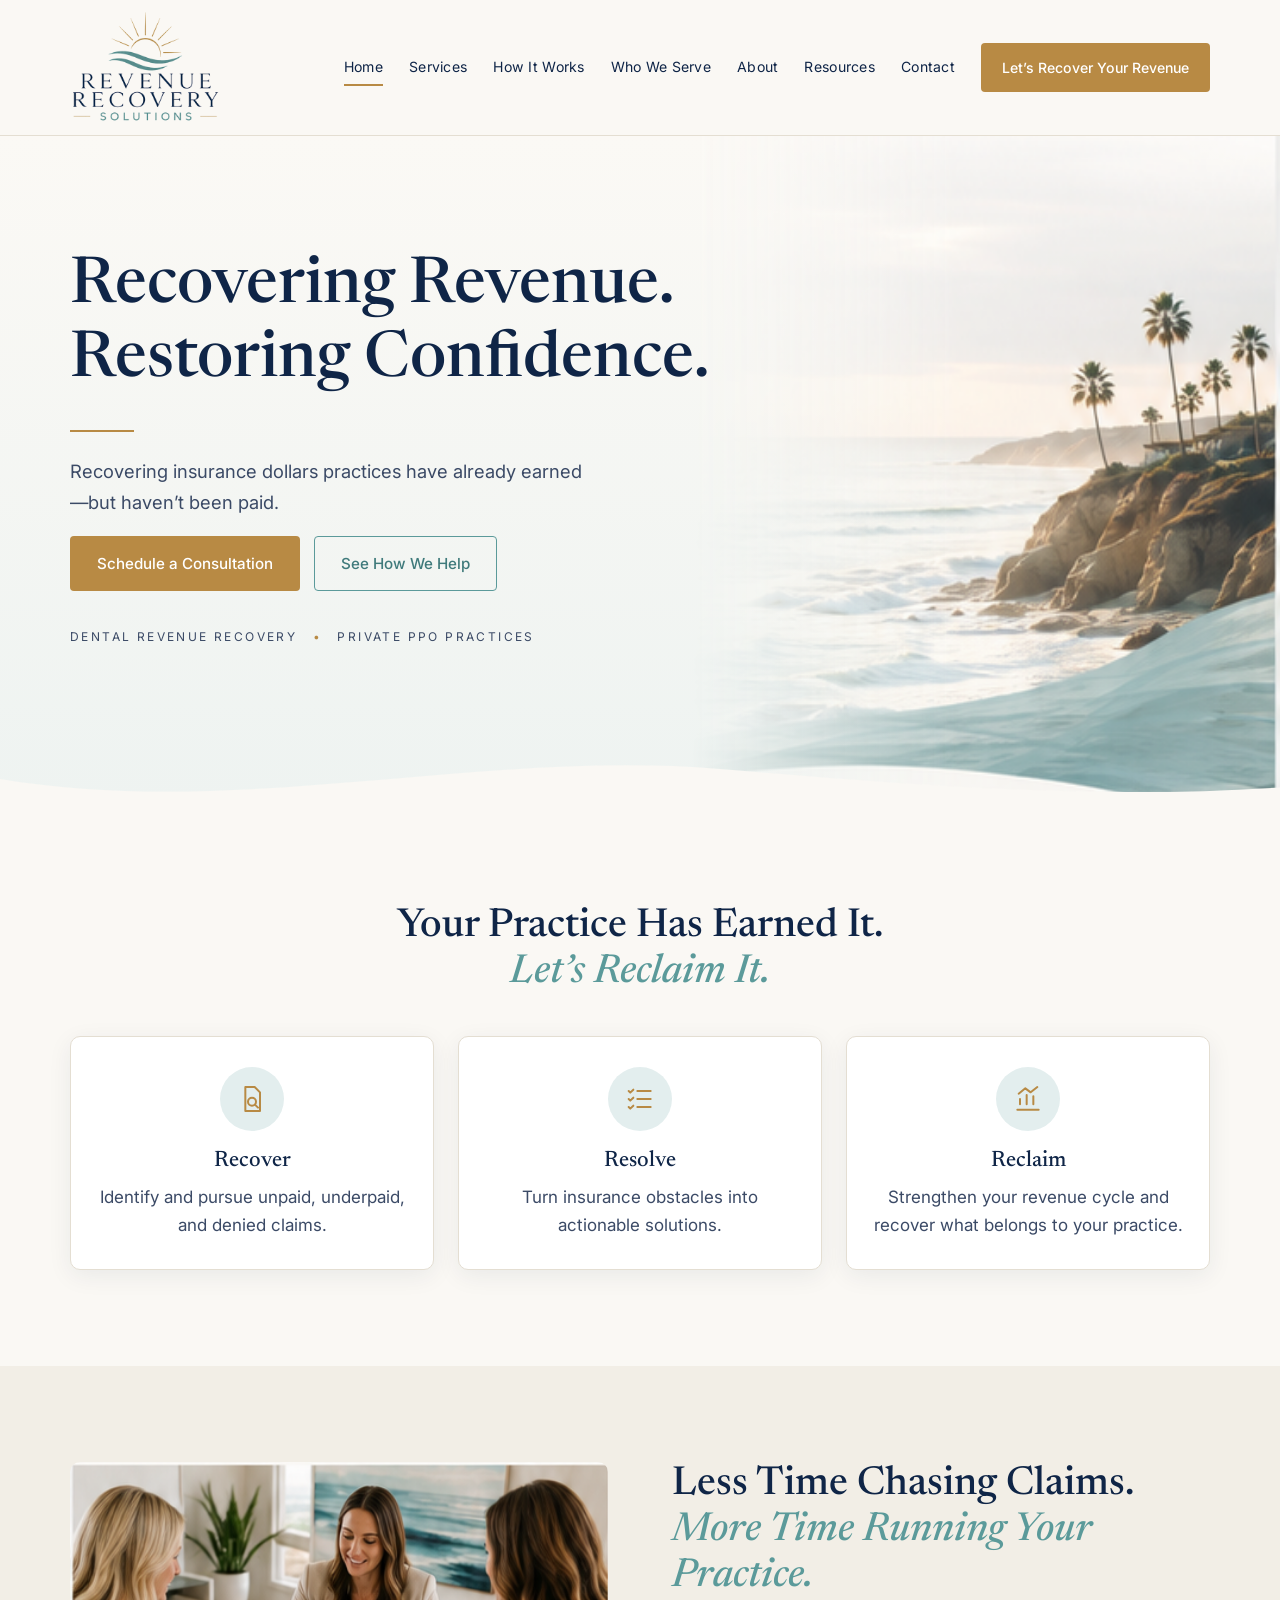
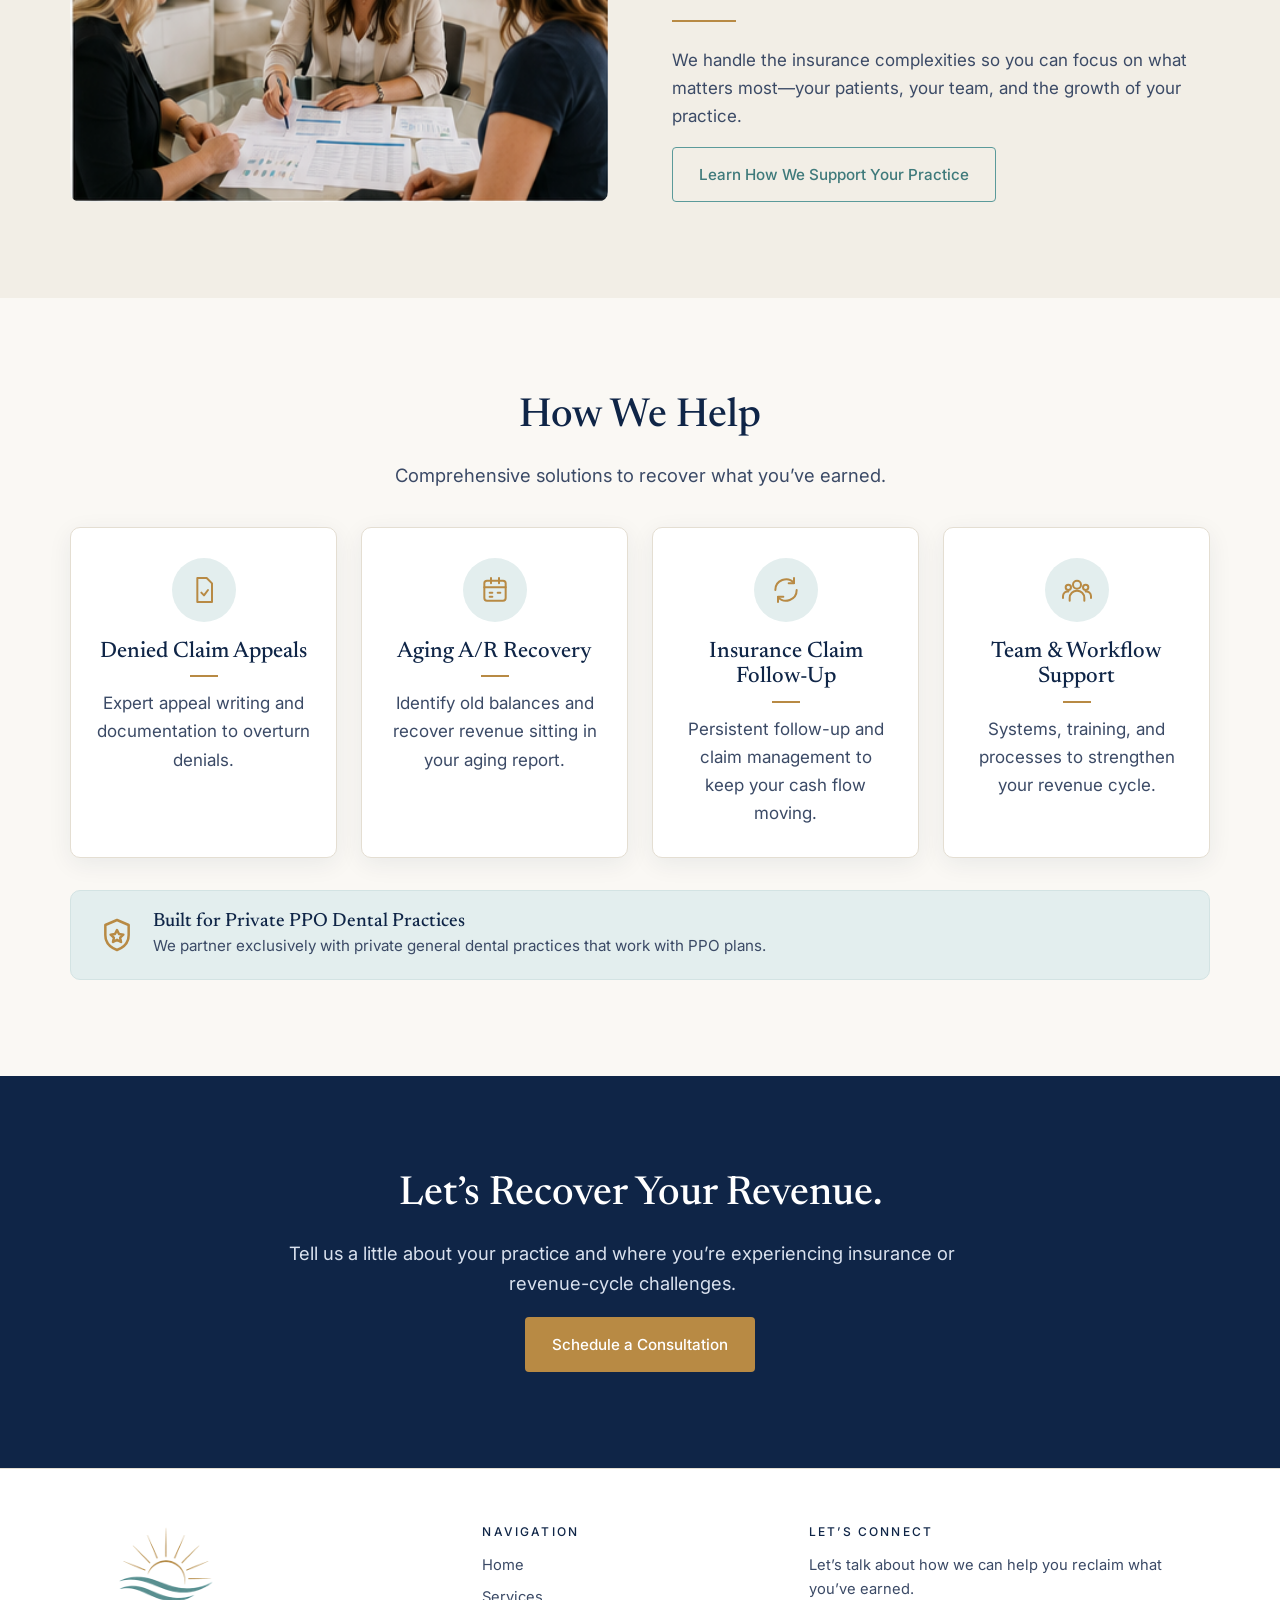
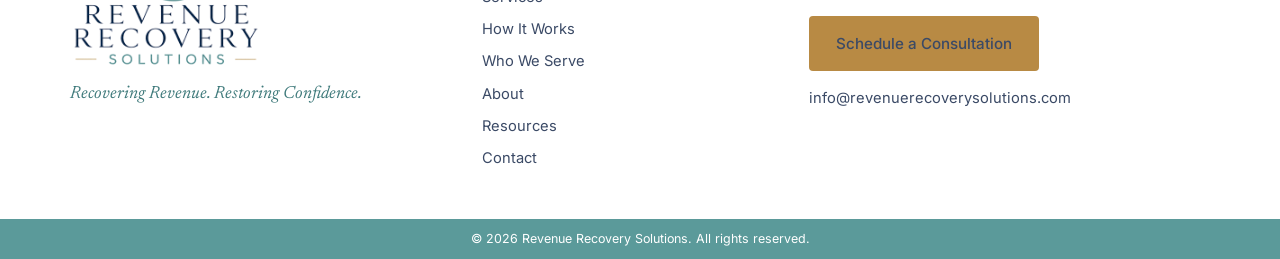
==== index.html @ 4d82f550 "Site Test" ====
<!doctype html>
<html lang="en">
<head>
<meta charset="utf-8">
<meta name="viewport" content="width=device-width, initial-scale=1">
<title>Revenue Recovery Solutions | Dental Revenue Recovery for Private PPO Practices</title>
<meta name="description" content="Dental insurance revenue recovery for private PPO practices. We help independent dental practices recover unpaid, underpaid and denied claims.">
<link rel="icon" href="favicon.svg" type="image/svg+xml">
<link rel="icon" href="favicon.ico" sizes="48x48">
<link rel="apple-touch-icon" href="apple-touch-icon.png">
<meta name="theme-color" content="#0f2547">
<link rel="preconnect" href="https://fonts.googleapis.com">
<link rel="preconnect" href="https://fonts.gstatic.com" crossorigin>
<link href="https://fonts.googleapis.com/css2?family=Inter:wght@400;500;600&family=Newsreader:ital,opsz,wght@0,6..72,400;0,6..72,500;1,6..72,400&display=swap" rel="stylesheet">
<link rel="stylesheet" href="css/styles.css">
</head>
<body>
<header id="site-header"></header>

<main>
  <section class="hero">
    <div class="container hero-inner">
      <h1>Recovering Revenue.<br>Restoring Confidence.</h1>
      <hr class="rule">
      <p class="lead">Recovering insurance dollars practices have already earned&mdash;but haven&rsquo;t been paid.</p>
      <div class="btn-row">
        <a class="btn btn-gold" href="contact.html">Schedule a Consultation</a>
        <a class="btn btn-outline" href="services.html">See How We Help</a>
      </div>
      <p class="tags">Dental Revenue Recovery <span>&bull;</span> Private PPO Practices</p>
    </div>
    <svg class="wave" viewBox="0 0 1440 70" preserveAspectRatio="none" aria-hidden="true">
      <path d="M0 40c240 40 480-30 720-10s480 40 720 0v40H0z" fill="#faf8f4"/>
    </svg>
  </section>

  <section class="section">
    <div class="container center">
      <h2 class="reveal">Your Practice Has Earned It.<br><em>Let&rsquo;s Reclaim It.</em></h2>
      <div class="grid g3" style="margin-top:40px">
        <div class="card centered reveal"><i data-icon="search"></i><h3>Recover</h3><p>Identify and pursue unpaid, underpaid, and denied claims.</p></div>
        <div class="card centered reveal"><i data-icon="list"></i><h3>Resolve</h3><p>Turn insurance obstacles into actionable solutions.</p></div>
        <div class="card centered reveal"><i data-icon="chart"></i><h3>Reclaim</h3><p>Strengthen your revenue cycle and recover what belongs to your practice.</p></div>
      </div>
    </div>
  </section>

  <section class="section alt">
    <div class="container split">
      <div class="photo-meeting reveal" role="img" aria-label="Consultant reviewing reports with practice team"></div>
      <div class="reveal">
        <h2>Less Time Chasing Claims.<br><em>More Time Running Your Practice.</em></h2>
        <hr class="rule">
        <p>We handle the insurance complexities so you can focus on what matters most&mdash;your patients, your team, and the growth of your practice.</p>
        <a class="btn btn-outline" href="how-it-works.html">Learn How We Support Your Practice</a>
      </div>
    </div>
  </section>

  <section class="section">
    <div class="container center">
      <h2 class="reveal">How We Help</h2>
      <p class="lead reveal">Comprehensive solutions to recover what you&rsquo;ve earned.</p>
      <div class="grid g4" style="margin-top:36px">
        <div class="card centered reveal"><i data-icon="doc"></i><h3>Denied Claim Appeals</h3><div class="mini-rule"></div><p>Expert appeal writing and documentation to overturn denials.</p></div>
        <div class="card centered reveal"><i data-icon="calendar"></i><h3>Aging A/R Recovery</h3><div class="mini-rule"></div><p>Identify old balances and recover revenue sitting in your aging report.</p></div>
        <div class="card centered reveal"><i data-icon="loop"></i><h3>Insurance Claim Follow-Up</h3><div class="mini-rule"></div><p>Persistent follow-up and claim management to keep your cash flow moving.</p></div>
        <div class="card centered reveal"><i data-icon="team"></i><h3>Team &amp; Workflow Support</h3><div class="mini-rule"></div><p>Systems, training, and processes to strengthen your revenue cycle.</p></div>
      </div>
      <div class="band reveal" style="margin-top:32px;text-align:left">
        <i data-icon-bare="shield"></i>
        <div><h3>Built for Private PPO Dental Practices</h3><p>We partner exclusively with private general dental practices that work with PPO plans.</p></div>
      </div>
    </div>
  </section>

  <section class="section cta">
    <div class="narrow reveal">
      <h2>Let&rsquo;s Recover Your Revenue.</h2>
      <p class="lead">Tell us a little about your practice and where you&rsquo;re experiencing insurance or revenue-cycle challenges.</p>
      <a class="btn btn-gold" href="contact.html">Schedule a Consultation</a>
    </div>
  </section>
</main>

<footer id="site-footer"></footer>
<script src="js/main.js"></script>
</body>
</html>
---- css/styles.css ----
/* Revenue Recovery Solutions — modern coastal */
:root {
  --navy: #0f2547;
  --navy-soft: #3b4a66;
  --teal: #5b9a9a;
  --teal-dark: #3f7a7b;
  --teal-pale: #e3eeee;
  --gold: #b88a44;
  --gold-dark: #9c7335;
  --cream: #faf8f4;
  --sand: #f2eee6;
  --white: #fff;
  --line: #e4ded2;
  --shadow: 0 6px 24px rgba(15, 37, 71, 0.07);
  --radius: 10px;
  --serif: "Newsreader", Georgia, "Times New Roman", serif;
  --sans: "Inter", system-ui, -apple-system, "Segoe UI", sans-serif;
}

*, *::before, *::after { box-sizing: border-box; }
html { scroll-behavior: smooth; }
body {
  margin: 0;
  font-family: var(--sans);
  color: var(--navy-soft);
  background: var(--cream);
  line-height: 1.65;
  font-size: 17px;
}
img { max-width: 100%; display: block; }
a { color: var(--teal-dark); }
h1, h2, h3, h4 { font-family: var(--serif); color: var(--navy); font-weight: 500; line-height: 1.15; margin: 0 0 .5em; }
h1 { font-size: clamp(2.4rem, 5.5vw, 4rem); }
h2 { font-size: clamp(1.8rem, 3.4vw, 2.5rem); }
h3 { font-size: 1.4rem; }
p { margin: 0 0 1em; }
em, .accent { color: var(--teal); font-style: italic; }

.container { width: min(1140px, 100% - 40px); margin-inline: auto; }
.narrow { width: min(780px, 100% - 40px); margin-inline: auto; }
.section { padding: clamp(56px, 8vw, 96px) 0; }
.section.alt { background: var(--sand); }
.section.pale { background: var(--teal-pale); }
.center { text-align: center; }
.rule { width: 64px; height: 2px; background: var(--gold); border: 0; margin: 20px 0 24px; }
.center .rule { margin-inline: auto; }
.eyebrow { font-size: .78rem; letter-spacing: .18em; text-transform: uppercase; color: var(--navy-soft); font-weight: 500; }
.lead { font-size: 1.15rem; max-width: 62ch; }
.center .lead { margin-inline: auto; }

/* Buttons */
.btn {
  display: inline-block; padding: 14px 26px; border-radius: 4px; font-weight: 500; font-size: .95rem;
  text-decoration: none; border: 1.5px solid transparent; cursor: pointer; font-family: var(--sans);
  transition: background .2s, color .2s, border-color .2s, transform .2s;
}
.btn:hover { transform: translateY(-1px); }
.btn-gold { background: var(--gold); color: #fff; }
.btn-gold:hover { background: var(--gold-dark); }
.btn-outline { background: transparent; color: var(--teal-dark); border-color: var(--teal); }
.btn-outline:hover { background: var(--teal-pale); }
.btn-row { display: flex; gap: 14px; flex-wrap: wrap; }

/* Header */
.site-header { position: sticky; top: 0; z-index: 50; background: rgba(250, 248, 244, .95); backdrop-filter: blur(8px); border-bottom: 1px solid var(--line); }
.header-inner { display: flex; align-items: center; justify-content: space-between; gap: 20px; padding: 10px 0; }
.logo {
  display: block; width: 150px; aspect-ratio: 1030 / 790; flex: none;
  background: url("../assets/logo-420.png") center / contain no-repeat;
}
.nav { display: flex; align-items: center; gap: 26px; }
.nav a.link { text-decoration: none; color: var(--navy); font-size: .88rem; letter-spacing: .02em; padding: 6px 0; border-bottom: 2px solid transparent; }
.nav a.link:hover, .nav a.link.active { border-color: var(--gold); }
.nav .btn { padding: 12px 20px; font-size: .88rem; color: #fff; }
.menu-toggle { display: none; background: none; border: 1px solid var(--line); border-radius: 6px; padding: 8px 12px; font-size: 1rem; color: var(--navy); cursor: pointer; }

@media (max-width: 1020px) {
  .menu-toggle { display: block; }
  .nav {
    display: none; position: absolute; top: 100%; left: 0; right: 0; flex-direction: column; align-items: flex-start;
    gap: 0; background: var(--cream); padding: 12px 20px 22px; border-bottom: 1px solid var(--line);
  }
  .nav.open { display: flex; }
  .nav a.link { padding: 12px 0; width: 100%; border-bottom: 1px solid var(--line); }
  .nav .btn { margin-top: 16px; }
}

/* Hero */
.hero { position: relative; overflow: hidden; background: linear-gradient(180deg, #fbf9f5 0%, #eef3f1 100%); padding: clamp(60px, 9vw, 120px) 0 clamp(90px, 12vw, 150px); }
.hero::after {
  content: ""; position: absolute; right: 0; bottom: 0; width: min(46vw, 640px); aspect-ratio: 344 / 420;
  background: url("../assets/Coastal Dental Revenue Recovery Homepage.png") 100% 7.1% / 251% auto no-repeat;
  -webkit-mask-image: linear-gradient(90deg, transparent, #000 45%); mask-image: linear-gradient(90deg, transparent, #000 45%);
  opacity: .9; pointer-events: none;
}
.hero-inner { position: relative; z-index: 1; }
.hero p.lead { max-width: 44ch; }
.hero .tags { margin-top: 36px; font-size: .75rem; letter-spacing: .2em; text-transform: uppercase; color: var(--navy-soft); }
.hero .tags span { color: var(--gold); margin: 0 10px; }
.wave { position: absolute; left: 0; right: 0; bottom: -1px; height: 70px; z-index: 2; }
@media (max-width: 760px) { .hero::after { opacity: .3; width: 90vw; } }

/* Page header (inner pages) */
.page-hero { background: linear-gradient(180deg, #fbf9f5, #edf3f1); padding: clamp(48px, 7vw, 84px) 0 clamp(40px, 6vw, 64px); }
.page-hero h1 { font-size: clamp(2.1rem, 4.5vw, 3.2rem); }

/* Cards */
.grid { display: grid; gap: 24px; }
.g2 { grid-template-columns: repeat(2, 1fr); }
.g3 { grid-template-columns: repeat(3, 1fr); }
.g4 { grid-template-columns: repeat(4, 1fr); }
@media (max-width: 960px) { .g4 { grid-template-columns: repeat(2, 1fr); } .g3 { grid-template-columns: repeat(2, 1fr); } }
@media (max-width: 640px) { .g2, .g3, .g4 { grid-template-columns: 1fr; } }
.card { background: var(--white); border: 1px solid var(--line); border-radius: var(--radius); padding: 30px 26px; box-shadow: var(--shadow); }
.card.centered { text-align: center; }
.card h3 { margin-bottom: .35em; }
.card p:last-child { margin-bottom: 0; }
.icon { width: 64px; height: 64px; border-radius: 50%; background: var(--teal-pale); display: grid; place-items: center; margin-bottom: 18px; }
.centered .icon { margin-inline: auto; }
.icon svg { width: 32px; height: 32px; stroke: var(--gold); fill: none; stroke-width: 1.5; stroke-linecap: round; stroke-linejoin: round; }
.card .mini-rule { width: 28px; height: 2px; background: var(--gold); margin: 10px auto 12px; }

/* Split */
.split { display: grid; grid-template-columns: 1fr 1fr; gap: clamp(28px, 5vw, 64px); align-items: center; }
@media (max-width: 820px) { .split { grid-template-columns: 1fr; } }
.photo-meeting {
  min-height: 340px; border-radius: var(--radius);
  background: url("../assets/Coastal Dental Revenue Recovery Homepage.png") 0% 55.7% / 191% auto no-repeat;
}

/* Callout band */
.band { display: flex; gap: 16px; align-items: center; background: var(--teal-pale); border: 1px solid #d3e3e3; border-radius: var(--radius); padding: 20px 26px; }
.band h3 { margin: 0; font-size: 1.2rem; }
.band p { margin: 0; font-size: .95rem; }
.band svg { width: 40px; height: 40px; flex: none; stroke: var(--gold); fill: none; stroke-width: 1.5; stroke-linecap: round; stroke-linejoin: round; }

/* Services */
.cat-head { display: flex; align-items: baseline; gap: 16px; margin-bottom: 24px; }
.cat-num { font-family: var(--serif); font-size: 2.6rem; color: var(--gold); line-height: 1; }
.checklist { list-style: none; padding: 0; margin: 0; columns: 2; column-gap: 40px; }
.checklist li { padding: 8px 0 8px 28px; position: relative; break-inside: avoid; }
.checklist li::before { content: ""; position: absolute; left: 0; top: 15px; width: 12px; height: 7px; border-left: 2px solid var(--gold); border-bottom: 2px solid var(--gold); transform: rotate(-45deg); }
.single-col { columns: 1; }
@media (max-width: 700px) { .checklist { columns: 1; } }
.no-list { list-style: none; padding: 0; margin: 0; }
.no-list li { padding: 8px 0 8px 28px; position: relative; }
.no-list li::before { content: "×"; position: absolute; left: 4px; color: var(--navy-soft); font-size: 1.2rem; line-height: 1.5; }
.playbook-card { background: var(--white); border: 1px solid var(--line); border-top: 3px solid var(--gold); border-radius: var(--radius); padding: 20px 22px; }
.playbook-card .eyebrow { color: var(--teal-dark); }
.playbook-card h4 { font-size: 1.1rem; margin: 4px 0 4px; }
.playbook-card p { font-size: .92rem; margin: 0; }

/* Steps */
.steps { display: grid; gap: 22px; }
.step { display: grid; grid-template-columns: 90px 1fr; gap: 20px; background: var(--white); border: 1px solid var(--line); border-radius: var(--radius); padding: 28px; box-shadow: var(--shadow); }
.step-num { font-family: var(--serif); font-size: 3rem; color: var(--gold); line-height: 1; }
.step h3 { margin-bottom: .2em; }
.step .sub { color: var(--teal-dark); font-style: italic; font-family: var(--serif); font-size: 1.15rem; margin-bottom: .8em; }
.step ul { margin: 0; padding-left: 1.1em; columns: 2; column-gap: 32px; }
.step li { margin-bottom: 4px; break-inside: avoid; }
@media (max-width: 700px) { .step { grid-template-columns: 1fr; gap: 6px; } .step ul { columns: 1; } }

/* Sample report */
.report { background: var(--white); border: 1px solid var(--line); border-radius: var(--radius); box-shadow: var(--shadow); overflow: hidden; }
.report-head { background: var(--navy); color: #fff; padding: 18px 26px; display: flex; justify-content: space-between; align-items: center; flex-wrap: wrap; gap: 8px; }
.report-head h3 { color: #fff; margin: 0; font-size: 1.25rem; }
.sample-tag { font-size: .72rem; letter-spacing: .15em; text-transform: uppercase; background: var(--gold); color: #fff; padding: 4px 10px; border-radius: 3px; }
.report table { width: 100%; border-collapse: collapse; }
.report td { padding: 14px 26px; border-bottom: 1px solid var(--line); }
.report td:last-child { text-align: right; font-weight: 600; color: var(--navy); font-family: var(--serif); font-size: 1.15rem; }
.report .action { padding: 22px 26px; background: var(--teal-pale); }
.report .action strong { display: block; font-size: .78rem; letter-spacing: .15em; text-transform: uppercase; color: var(--teal-dark); margin-bottom: 4px; }

/* Who we serve */
.pillars { font-family: var(--serif); font-size: clamp(1.6rem, 3vw, 2.2rem); color: var(--navy); }

/* About */
.about-photo { border-radius: var(--radius); box-shadow: var(--shadow); width: 100%; }
.pullquote { font-family: var(--serif); font-size: clamp(1.4rem, 2.6vw, 1.9rem); color: var(--navy); font-style: italic; text-align: center; max-width: 30ch; margin: 0 auto; }

/* Resources */
.article-card { display: flex; flex-direction: column; }
.article-card .tag { font-size: .72rem; letter-spacing: .15em; text-transform: uppercase; color: var(--gold-dark); margin-bottom: 8px; }
.article-card .soon { margin-top: auto; padding-top: 14px; font-size: .85rem; color: var(--teal-dark); }
.download { background: var(--navy); color: #d9e1ee; border-radius: var(--radius); padding: clamp(30px, 5vw, 56px); }
.download h2 { color: #fff; }
.download .eyebrow { color: var(--gold); }
.inline-form { display: flex; gap: 10px; flex-wrap: wrap; margin-top: 18px; }
.inline-form input { flex: 1 1 240px; padding: 14px; border-radius: 4px; border: 0; font: inherit; }

/* Form */
.form-card { background: var(--white); border: 1px solid var(--line); border-radius: var(--radius); padding: clamp(24px, 4vw, 44px); box-shadow: var(--shadow); }
.form-grid { display: grid; grid-template-columns: 1fr 1fr; gap: 18px; }
.form-grid .full { grid-column: 1 / -1; }
@media (max-width: 640px) { .form-grid { grid-template-columns: 1fr; } }
label, legend { display: block; font-size: .88rem; font-weight: 500; color: var(--navy); margin-bottom: 6px; padding: 0; }
input[type=text], input[type=email], input[type=tel], input[type=number], select, textarea {
  width: 100%; padding: 12px 14px; border: 1px solid #cfc8b9; border-radius: 6px; font: inherit; background: #fff; color: var(--navy);
}
input:focus, select:focus, textarea:focus { outline: 2px solid var(--teal); outline-offset: 1px; }
textarea { min-height: 130px; resize: vertical; }
fieldset { border: 0; padding: 0; margin: 0; }
.checks { display: grid; grid-template-columns: 1fr 1fr; gap: 10px 20px; }
@media (max-width: 640px) { .checks { grid-template-columns: 1fr; } }
.checks label { display: flex; gap: 10px; align-items: center; font-weight: 400; margin: 0; cursor: pointer; }
.checks input { width: 18px; height: 18px; accent-color: var(--gold); }
.notice { font-size: .88rem; background: var(--sand); border-left: 3px solid var(--gold); padding: 12px 16px; border-radius: 4px; }
.hp { position: absolute; left: -9999px; }
.form-status { margin-top: 14px; font-weight: 500; }

/* CTA band */
.cta { background: var(--navy); color: #d9e1ee; text-align: center; }
.cta h2 { color: #fff; }

/* Footer */
.site-footer { background: var(--white); border-top: 1px solid var(--line); padding: 56px 0 0; font-size: .92rem; }
.footer-grid { display: grid; grid-template-columns: 1.3fr 1fr 1.4fr; gap: 40px; padding-bottom: 40px; }
@media (max-width: 760px) { .footer-grid { grid-template-columns: 1fr; } }
.site-footer h4 { font-family: var(--sans); font-size: .75rem; letter-spacing: .18em; text-transform: uppercase; color: var(--navy); margin-bottom: 14px; }
.site-footer ul { list-style: none; padding: 0; margin: 0; }
.site-footer li { margin-bottom: 8px; }
.site-footer a { color: var(--navy-soft); text-decoration: none; }
.site-footer a:hover { color: var(--gold-dark); }
.site-footer .logo { width: 190px; }
.footer-tag { font-family: var(--serif); font-style: italic; color: var(--teal-dark); font-size: 1.1rem; margin-top: 10px; }
.footer-bar { background: var(--teal); color: #fff; text-align: center; padding: 10px; font-size: .78rem; }

/* Reveal */
.reveal { opacity: 0; transform: translateY(14px); transition: opacity .6s ease, transform .6s ease; }
.reveal.in { opacity: 1; transform: none; }
@media (prefers-reduced-motion: reduce) { .reveal { opacity: 1; transform: none; transition: none; } html { scroll-behavior: auto; } }
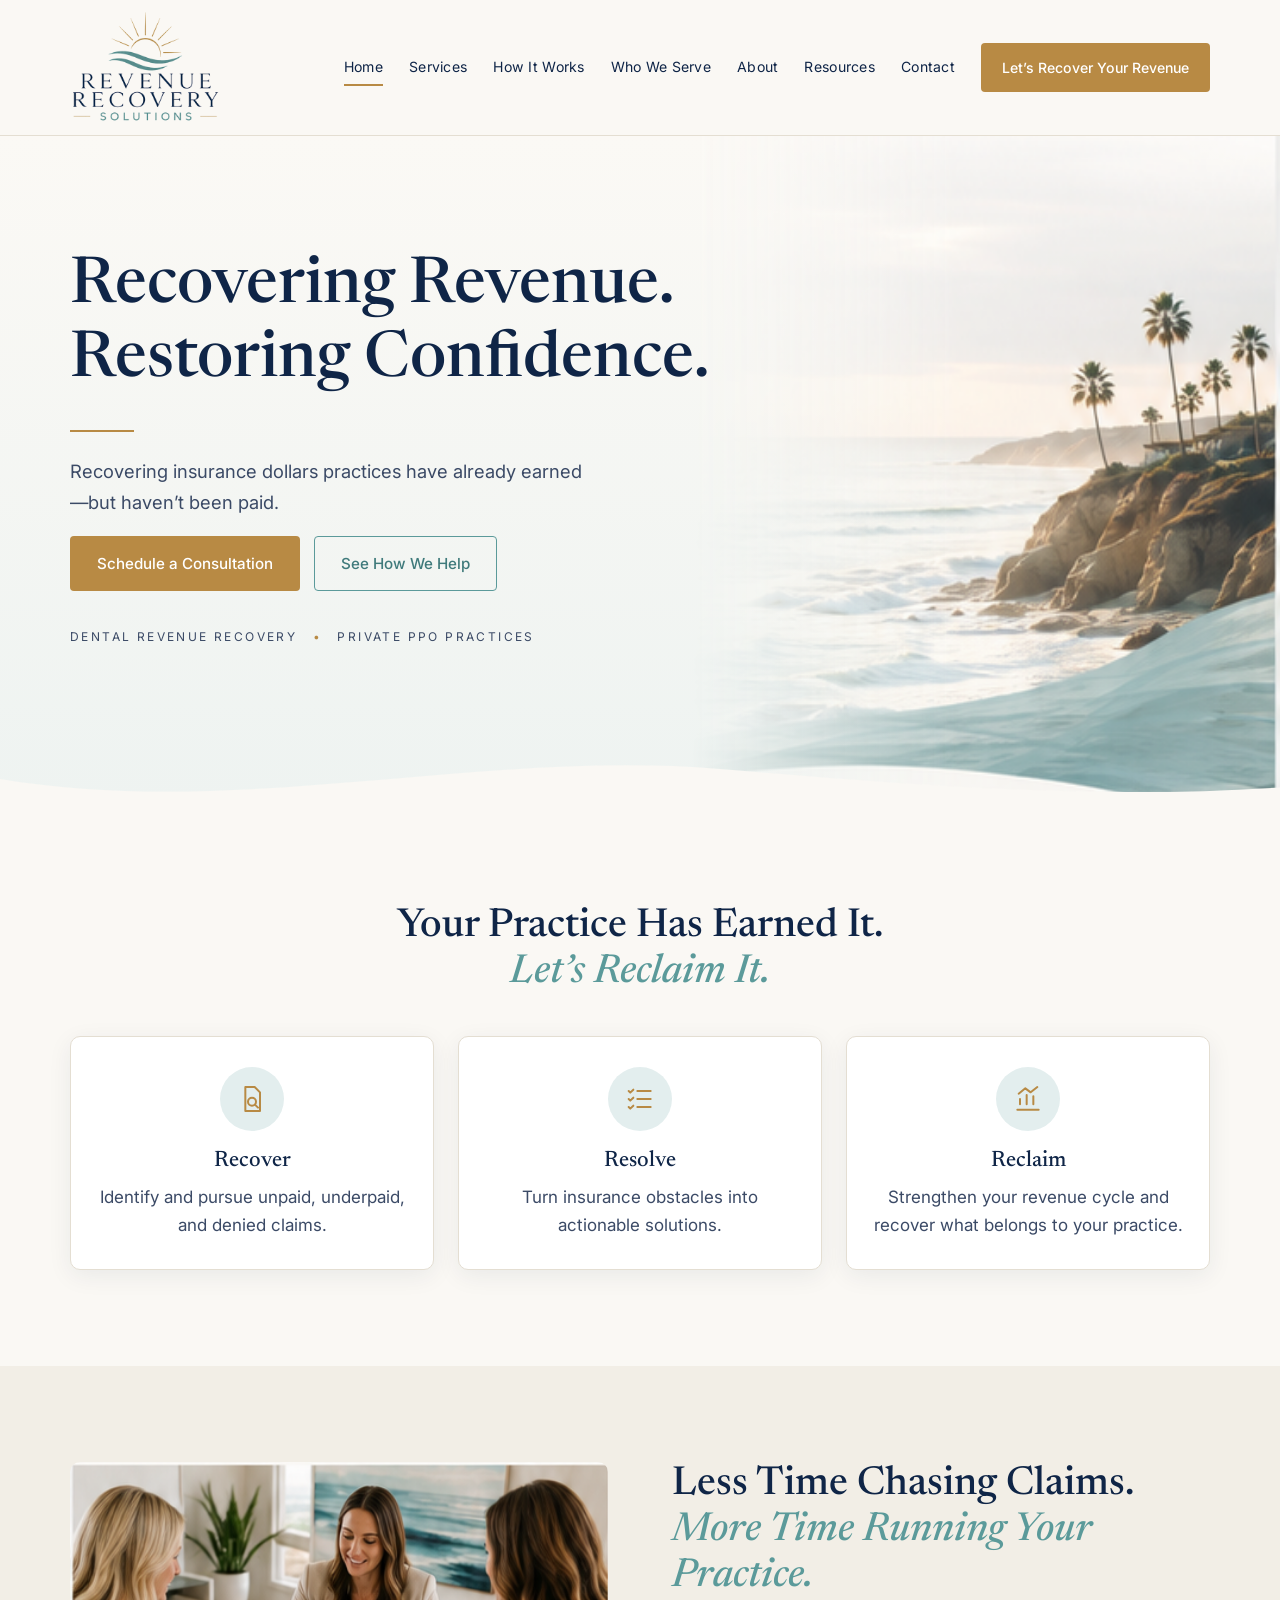
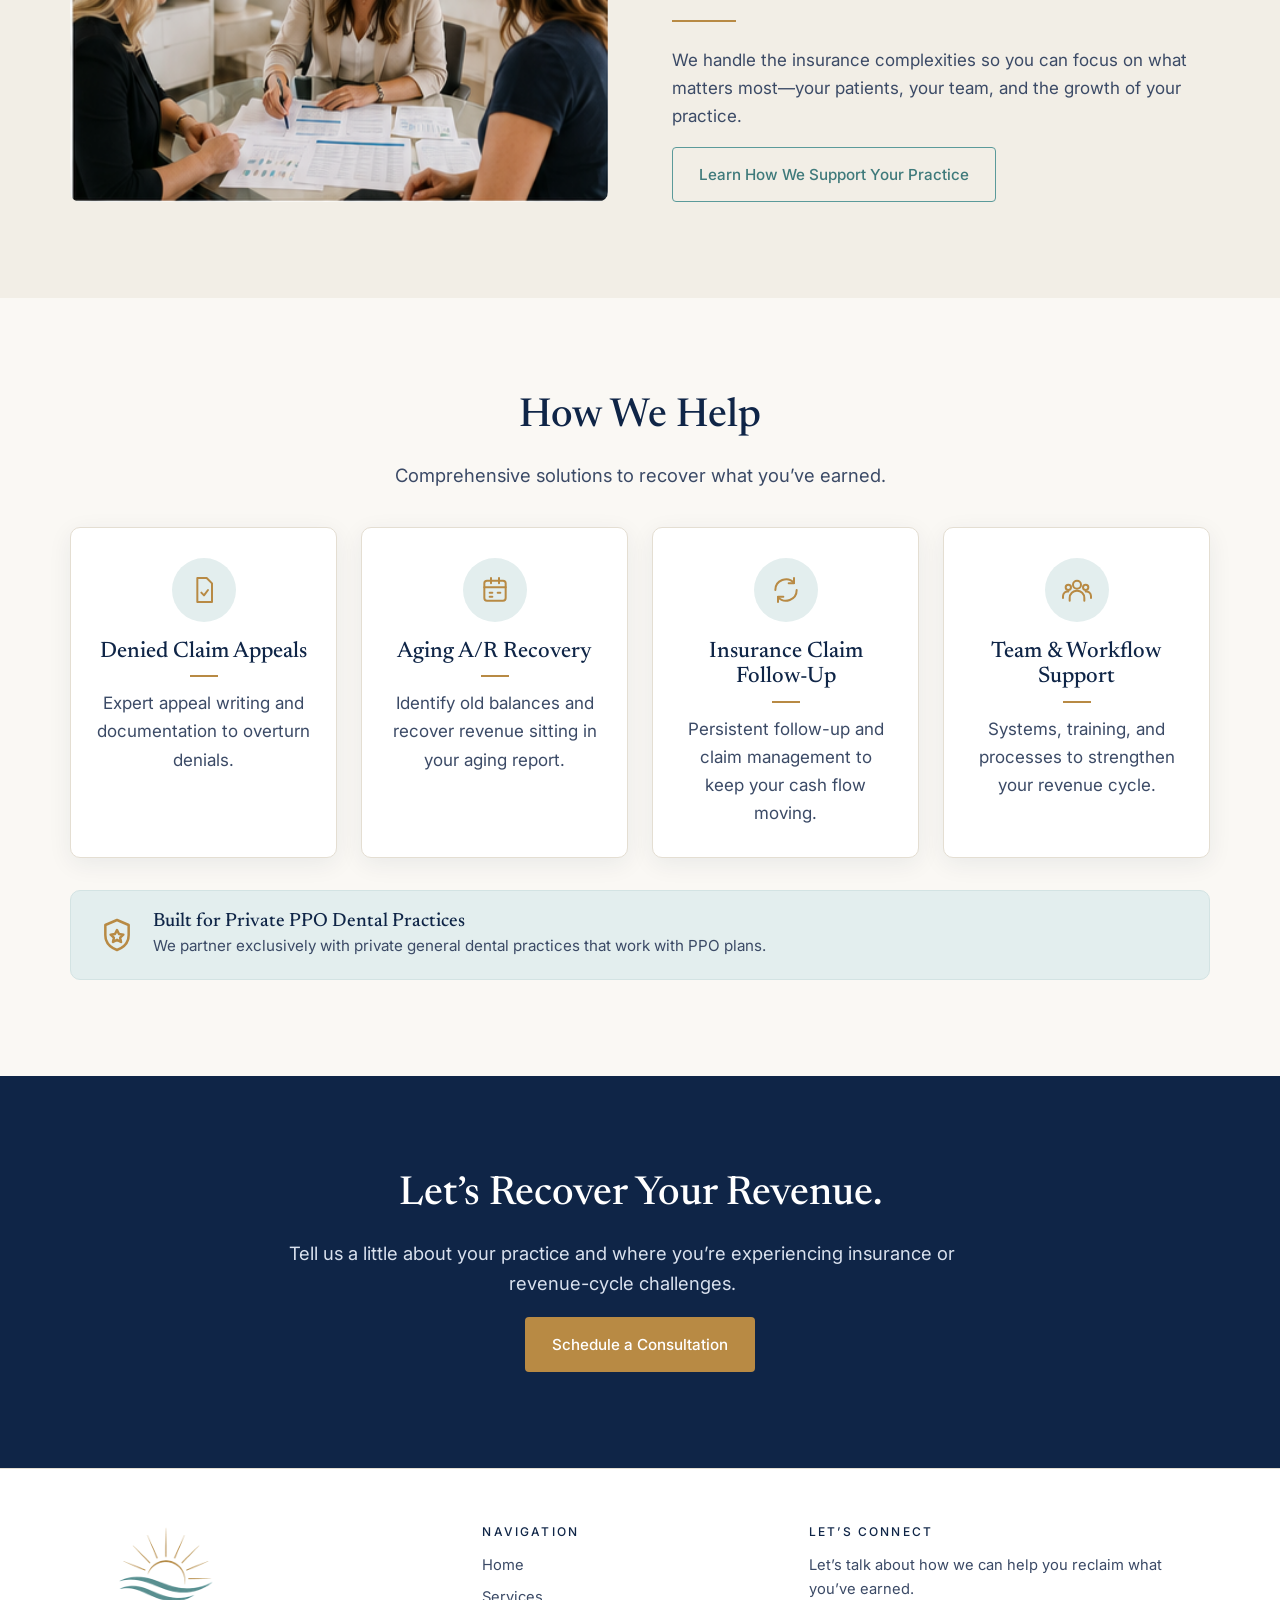
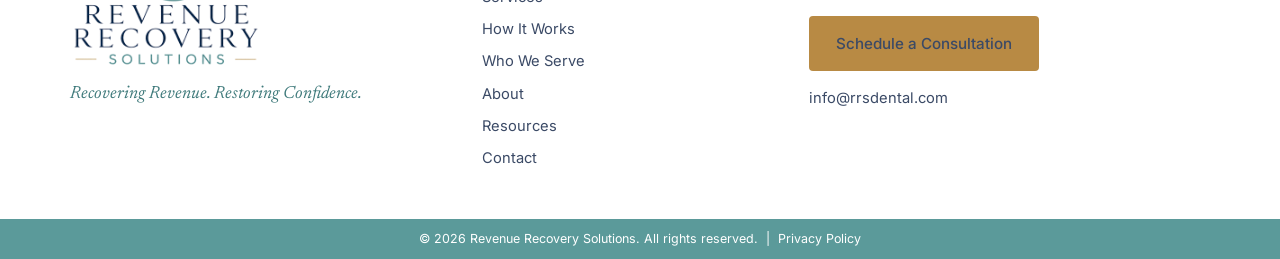
==== commit a656271b: "SEO/Security/Cookies policy" ====
--- a/index.html
+++ b/index.html
@@ -5,6 +5,28 @@
 <meta name="viewport" content="width=device-width, initial-scale=1">
 <title>Revenue Recovery Solutions | Dental Revenue Recovery for Private PPO Practices</title>
 <meta name="description" content="Dental insurance revenue recovery for private PPO practices. We help independent dental practices recover unpaid, underpaid and denied claims.">
+<link rel="canonical" href="https://rrsdental.com/">
+<meta property="og:type" content="website">
+<meta property="og:site_name" content="Revenue Recovery Solutions">
+<meta property="og:title" content="Revenue Recovery Solutions | Dental Revenue Recovery for Private PPO Practices">
+<meta property="og:description" content="Dental insurance revenue recovery for private PPO practices. We help independent dental practices recover unpaid, underpaid and denied claims.">
+<meta property="og:url" content="https://rrsdental.com/">
+<meta property="og:image" content="https://rrsdental.com/assets/og-image.png">
+<meta name="twitter:card" content="summary_large_image">
+<script type="application/ld+json">
+{
+  "@context": "https://schema.org",
+  "@type": "ProfessionalService",
+  "name": "Revenue Recovery Solutions",
+  "url": "https://rrsdental.com/",
+  "logo": "https://rrsdental.com/assets/logo.png",
+  "image": "https://rrsdental.com/assets/og-image.png",
+  "email": "info@rrsdental.com",
+  "description": "Dental insurance revenue recovery for private PPO practices: denied claim appeals, aging A/R recovery, claim follow-up and revenue cycle support.",
+  "slogan": "Recovering Revenue. Restoring Confidence.",
+  "knowsAbout": ["Dental insurance claim appeals", "Aging A/R recovery", "Dental revenue cycle management", "PPO insurance claims"]
+}
+</script>
 <link rel="icon" href="favicon.svg" type="image/svg+xml">
 <link rel="icon" href="favicon.ico" sizes="48x48">
 <link rel="apple-touch-icon" href="apple-touch-icon.png">
--- a/css/styles.css
+++ b/css/styles.css
@@ -175,7 +175,7 @@
 .pillars { font-family: var(--serif); font-size: clamp(1.6rem, 3vw, 2.2rem); color: var(--navy); }
 
 /* About */
-.about-photo { border-radius: var(--radius); box-shadow: var(--shadow); width: 100%; }
+.about-photo { border-radius: var(--radius); box-shadow: var(--shadow); width: 100%; height: auto; }
 .pullquote { font-family: var(--serif); font-size: clamp(1.4rem, 2.6vw, 1.9rem); color: var(--navy); font-style: italic; text-align: center; max-width: 30ch; margin: 0 auto; }
 
 /* Resources */
